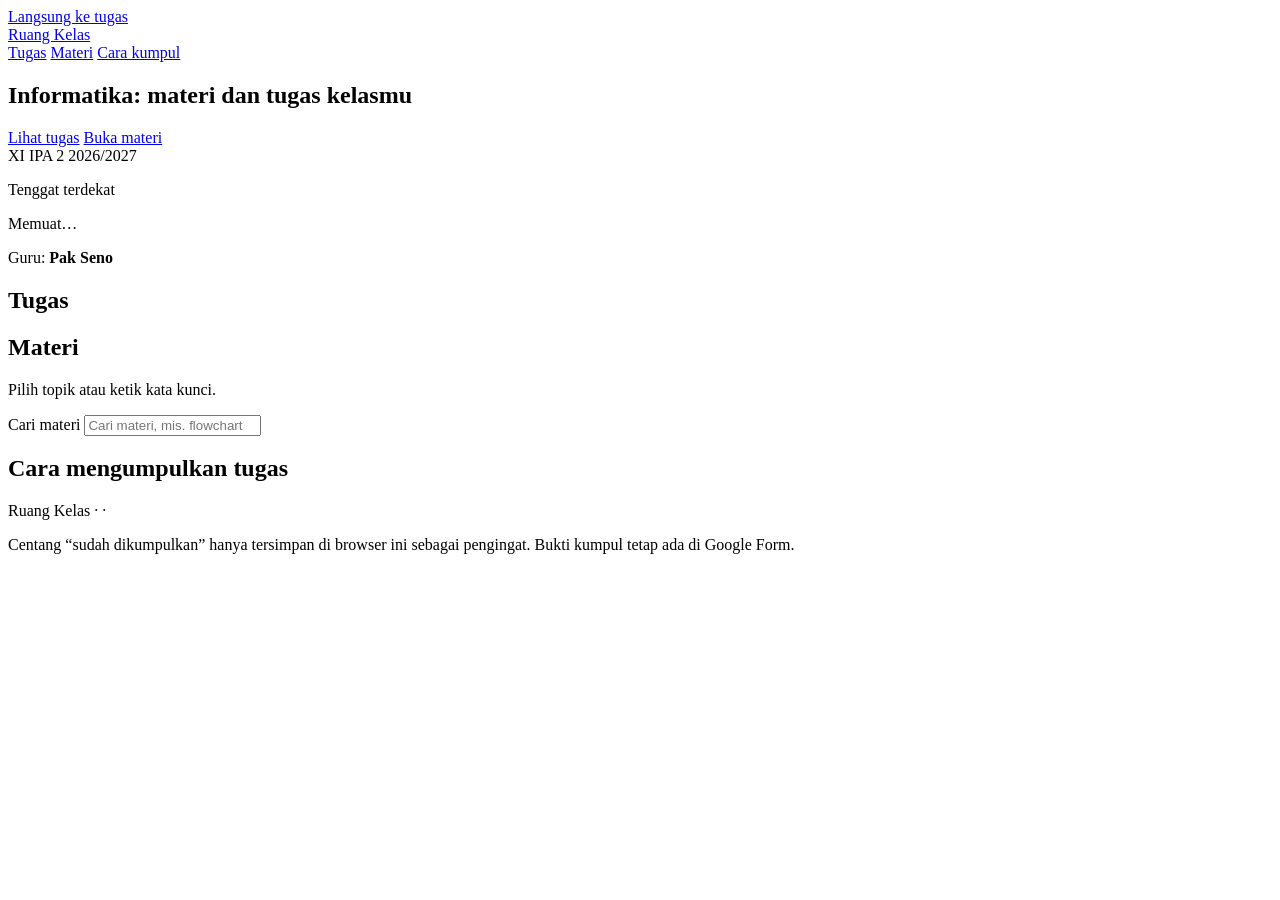
==== index.html @ 37209d88 "Create index.html" ====
<!DOCTYPE html>
<html lang="id">
<head>
  <meta charset="utf-8">
  <meta name="viewport" content="width=device-width, initial-scale=1">
  <title>Ruang Kelas Digital</title>
  <meta name="description" content="Materi pelajaran dan pengumpulan tugas untuk siswa SMA.">
  <link rel="preconnect" href="https://fonts.googleapis.com">
  <link rel="preconnect" href="https://fonts.gstatic.com" crossorigin>
  <link href="https://fonts.googleapis.com/css2?family=Bricolage+Grotesque:opsz,wght@12..96,500;12..96,700;12..96,800&family=Plus+Jakarta+Sans:wght@400;500;600;700&display=swap" rel="stylesheet">
  <link rel="stylesheet" href="style.css">
</head>
<body>
  <a class="skip" href="#tugas">Langsung ke tugas</a>

  <header class="top">
    <a class="brand" href="#" aria-label="Kembali ke atas">
      <span class="brand-mark" aria-hidden="true"></span>
      <span id="brandName">Ruang Kelas</span>
    </a>
    <nav aria-label="Menu utama">
      <a href="#tugas">Tugas</a>
      <a href="#materi">Materi</a>
      <a href="#cara">Cara kumpul</a>
    </nav>
  </header>

  <main>
    <section class="hero">
      <div class="hero-text">
        <h1><span id="heroMapel">Informatika</span>: materi dan tugas kelasmu</h1>
        <p id="heroSapaan" class="lead"></p>
        <div class="hero-actions">
          <a class="btn btn-primary" href="#tugas">Lihat tugas</a>
          <a class="btn btn-ghost" href="#materi">Buka materi</a>
        </div>
      </div>

      <aside class="label-card" aria-live="polite" aria-label="Tenggat terdekat">
        <div class="label-card-head">
          <span id="labKelas">XI IPA 2</span>
          <span id="labTahun">2026/2027</span>
        </div>
        <div class="label-card-body">
          <p class="label-small" id="nextCaption">Tenggat terdekat</p>
          <p class="label-title" id="nextTitle">Memuat…</p>
          <div class="countdown" id="countdown" role="timer"></div>
          <a class="btn btn-primary btn-block" id="nextBtn" href="#tugas" hidden>Kumpulkan sekarang</a>
        </div>
        <div class="label-card-foot">Guru: <strong id="labGuru">Pak Seno</strong></div>
      </aside>
    </section>

    <section id="tugas" class="block" aria-labelledby="tugasH">
      <div class="block-head">
        <h2 id="tugasH">Tugas</h2>
        <p class="block-note" id="tugasRingkas"></p>
      </div>
      <ul class="task-list" id="taskList"></ul>
    </section>

    <section id="materi" class="block" aria-labelledby="materiH">
      <div class="block-head">
        <h2 id="materiH">Materi</h2>
        <p class="block-note">Pilih topik atau ketik kata kunci.</p>
      </div>

      <div class="tools">
        <div class="chips" id="chips" role="group" aria-label="Filter topik"></div>
        <label class="search">
          <span class="sr">Cari materi</span>
          <input type="search" id="search" placeholder="Cari materi, mis. flowchart" autocomplete="off">
        </label>
      </div>

      <ul class="mat-list" id="matList"></ul>
      <p class="empty" id="matEmpty" hidden>Tidak ada materi yang cocok. Coba kata kunci lain atau pilih Semua.</p>
    </section>

    <section id="cara" class="block how" aria-labelledby="caraH">
      <div class="block-head">
        <h2 id="caraH">Cara mengumpulkan tugas</h2>
      </div>
      <ol class="steps" id="steps"></ol>
    </section>
  </main>

  <footer class="foot">
    <p>Ruang Kelas · <span id="footMapel"></span> · <span id="footKelas"></span></p>
    <p class="foot-small">Centang “sudah dikumpulkan” hanya tersimpan di browser ini sebagai pengingat. Bukti kumpul tetap ada di Google Form.</p>
  </footer>

  <script src="data.js"></script>
  <script src="script.js"></script>
</body>
</html>
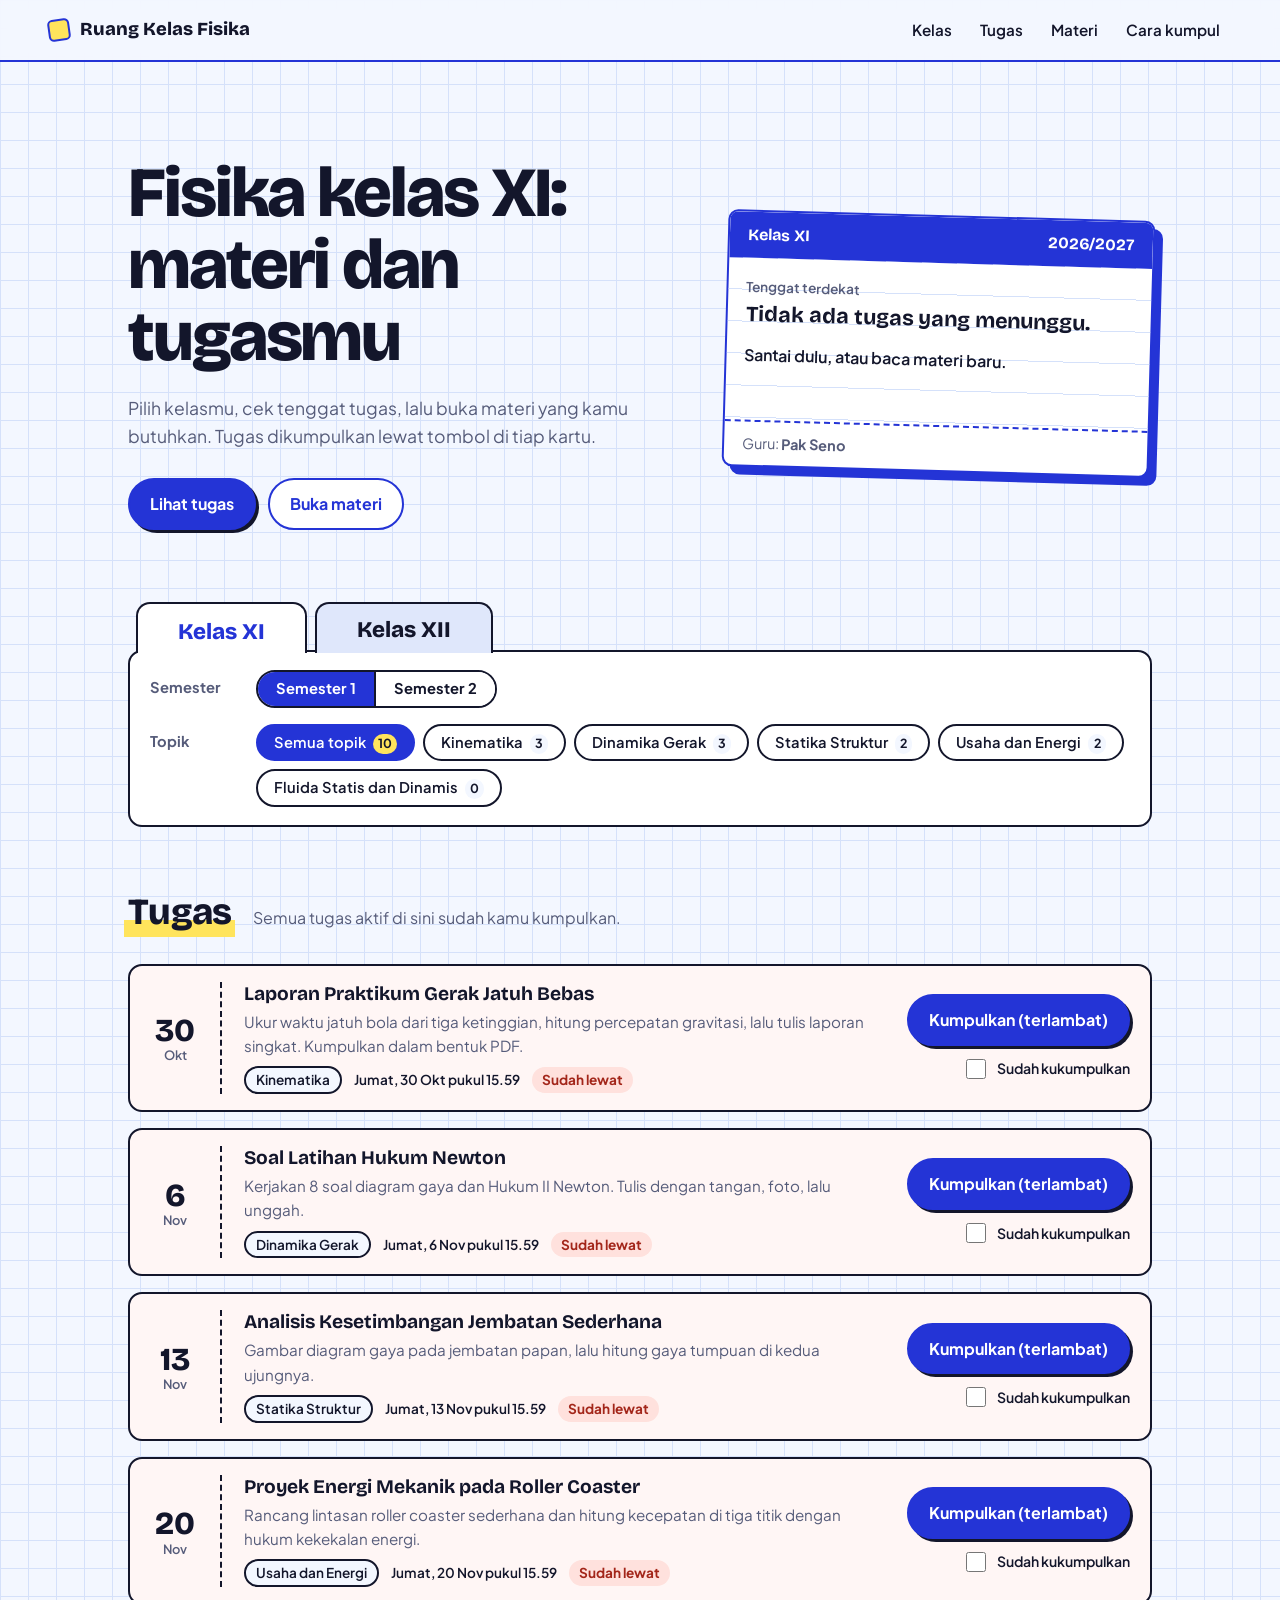
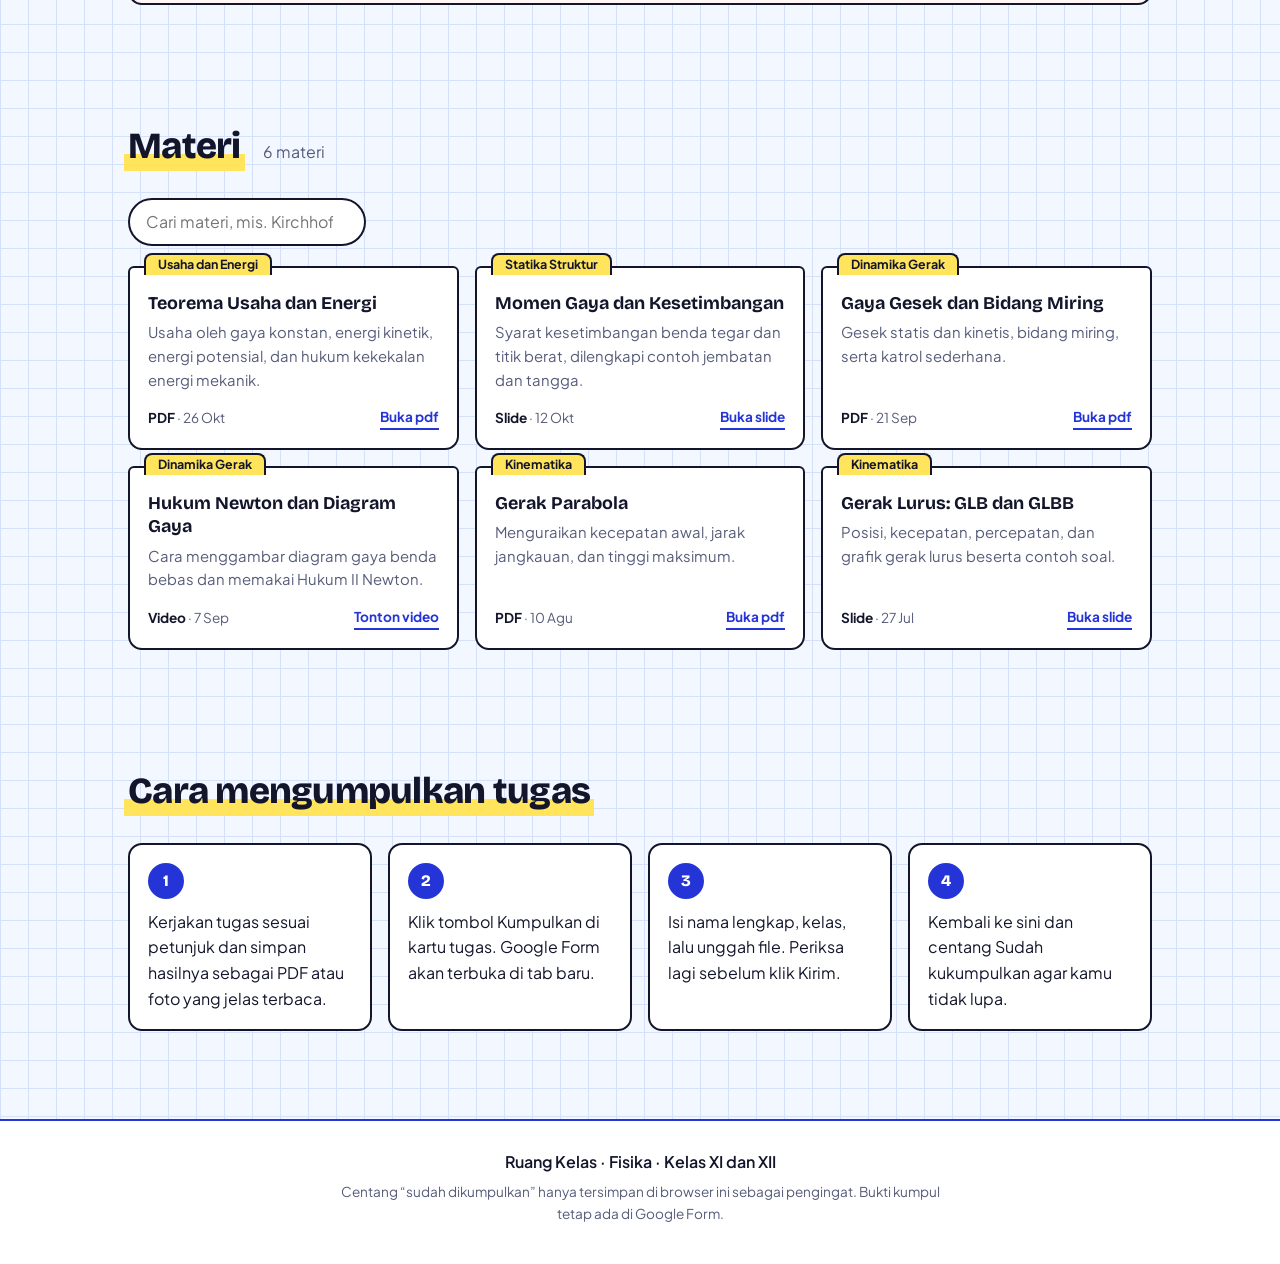
==== commit e279bb97: "1" ====
--- a/index.html
+++ b/index.html
@@ -3,8 +3,8 @@
 <head>
   <meta charset="utf-8">
   <meta name="viewport" content="width=device-width, initial-scale=1">
-  <title>Ruang Kelas Digital</title>
-  <meta name="description" content="Materi pelajaran dan pengumpulan tugas untuk siswa SMA.">
+  <title>Ruang Kelas Fisika</title>
+  <meta name="description" content="Materi dan pengumpulan tugas Fisika untuk kelas XI dan XII.">
   <link rel="preconnect" href="https://fonts.googleapis.com">
   <link rel="preconnect" href="https://fonts.gstatic.com" crossorigin>
   <link href="https://fonts.googleapis.com/css2?family=Bricolage+Grotesque:opsz,wght@12..96,500;12..96,700;12..96,800&family=Plus+Jakarta+Sans:wght@400;500;600;700&display=swap" rel="stylesheet">
@@ -16,9 +16,10 @@
   <header class="top">
     <a class="brand" href="#" aria-label="Kembali ke atas">
       <span class="brand-mark" aria-hidden="true"></span>
-      <span id="brandName">Ruang Kelas</span>
+      <span id="brandName">Ruang Kelas Fisika</span>
     </a>
     <nav aria-label="Menu utama">
+      <a href="#pilih">Kelas</a>
       <a href="#tugas">Tugas</a>
       <a href="#materi">Materi</a>
       <a href="#cara">Cara kumpul</a>
@@ -28,7 +29,7 @@
   <main>
     <section class="hero">
       <div class="hero-text">
-        <h1><span id="heroMapel">Informatika</span>: materi dan tugas kelasmu</h1>
+        <h1><span id="heroMapel">Fisika</span> kelas <span id="heroKelas">XI</span>: materi dan tugasmu</h1>
         <p id="heroSapaan" class="lead"></p>
         <div class="hero-actions">
           <a class="btn btn-primary" href="#tugas">Lihat tugas</a>
@@ -38,7 +39,7 @@
 
       <aside class="label-card" aria-live="polite" aria-label="Tenggat terdekat">
         <div class="label-card-head">
-          <span id="labKelas">XI IPA 2</span>
+          <span id="labKelas">Kelas XI</span>
           <span id="labTahun">2026/2027</span>
         </div>
         <div class="label-card-body">
@@ -51,30 +52,44 @@
       </aside>
     </section>
 
+    <section id="pilih" class="selector" aria-label="Pilih kelas, semester, dan topik">
+      <div class="tabs" role="tablist" aria-label="Kelas" id="tabs"></div>
+      <div class="selector-panel">
+        <div class="selector-row">
+          <span class="selector-label" id="smtLabel">Semester</span>
+          <div class="seg" id="seg" role="group" aria-labelledby="smtLabel"></div>
+        </div>
+        <div class="selector-row">
+          <span class="selector-label" id="topikLabel">Topik</span>
+          <div class="chips" id="chips" role="group" aria-labelledby="topikLabel"></div>
+        </div>
+      </div>
+    </section>
+
     <section id="tugas" class="block" aria-labelledby="tugasH">
       <div class="block-head">
         <h2 id="tugasH">Tugas</h2>
         <p class="block-note" id="tugasRingkas"></p>
       </div>
       <ul class="task-list" id="taskList"></ul>
+      <p class="empty" id="taskEmpty" hidden>Belum ada tugas untuk pilihan ini.</p>
     </section>
 
     <section id="materi" class="block" aria-labelledby="materiH">
       <div class="block-head">
         <h2 id="materiH">Materi</h2>
-        <p class="block-note">Pilih topik atau ketik kata kunci.</p>
+        <p class="block-note" id="materiRingkas"></p>
       </div>
 
       <div class="tools">
-        <div class="chips" id="chips" role="group" aria-label="Filter topik"></div>
         <label class="search">
           <span class="sr">Cari materi</span>
-          <input type="search" id="search" placeholder="Cari materi, mis. flowchart" autocomplete="off">
+          <input type="search" id="search" placeholder="Cari materi, mis. Kirchhoff" autocomplete="off">
         </label>
       </div>
 
       <ul class="mat-list" id="matList"></ul>
-      <p class="empty" id="matEmpty" hidden>Tidak ada materi yang cocok. Coba kata kunci lain atau pilih Semua.</p>
+      <p class="empty" id="matEmpty" hidden></p>
     </section>
 
     <section id="cara" class="block how" aria-labelledby="caraH">
@@ -86,7 +101,7 @@
   </main>
 
   <footer class="foot">
-    <p>Ruang Kelas · <span id="footMapel"></span> · <span id="footKelas"></span></p>
+    <p>Ruang Kelas · <span id="footMapel"></span> · Kelas XI dan XII</p>
     <p class="foot-small">Centang “sudah dikumpulkan” hanya tersimpan di browser ini sebagai pengingat. Bukti kumpul tetap ada di Google Form.</p>
   </footer>
 
--- a/style.css
+++ b/style.css
@@ -0,0 +1,295 @@
+/* Tema: buku tulis kotak-kotak. Tinta biru, stabilo kuning, koral untuk tenggat. */
+:root {
+  --paper: #f3f7ff;
+  --grid: #d5e1fa;
+  --ink: #2434d6;
+  --ink-dark: #151f8f;
+  --text: #13162b;
+  --muted: #565c7a;
+  --hi: #ffe45c;
+  --coral: #ff5d4d;
+  --coral-soft: #ffe1dd;
+  --mint: #1fa874;
+  --mint-soft: #d7f5e8;
+  --white: #ffffff;
+  --radius: 14px;
+  --font-display: "Bricolage Grotesque", "Trebuchet MS", system-ui, sans-serif;
+  --font-body: "Plus Jakarta Sans", system-ui, -apple-system, "Segoe UI", sans-serif;
+}
+
+* { box-sizing: border-box; }
+html { scroll-behavior: smooth; scroll-padding-top: 72px; }
+
+body {
+  margin: 0;
+  font-family: var(--font-body);
+  font-size: 1rem;
+  line-height: 1.6;
+  color: var(--text);
+  background-color: var(--paper);
+  background-image:
+    linear-gradient(var(--grid) 1px, transparent 1px),
+    linear-gradient(90deg, var(--grid) 1px, transparent 1px);
+  background-size: 28px 28px;
+}
+
+a { color: var(--ink); }
+:focus-visible { outline: 3px solid var(--ink); outline-offset: 3px; border-radius: 6px; }
+
+.sr { position: absolute; width: 1px; height: 1px; overflow: hidden; clip: rect(0 0 0 0); white-space: nowrap; }
+.skip { position: absolute; left: -999px; top: 8px; background: var(--ink); color: #fff; padding: 8px 14px; border-radius: 8px; z-index: 50; }
+.skip:focus { left: 8px; }
+
+/* ---------- Header ---------- */
+.top {
+  position: sticky; top: 0; z-index: 20;
+  display: flex; align-items: center; justify-content: space-between;
+  gap: 16px;
+  padding: 12px clamp(16px, 4vw, 48px);
+  background: rgba(243, 247, 255, 0.92);
+  backdrop-filter: blur(6px);
+  border-bottom: 2px solid var(--ink);
+}
+.brand { display: flex; align-items: center; gap: 10px; text-decoration: none; color: var(--text); font-family: var(--font-display); font-weight: 800; font-size: 1.15rem; }
+.brand-mark { width: 22px; height: 22px; border: 2.5px solid var(--ink); border-radius: 5px; background: var(--hi); transform: rotate(-8deg); }
+.top nav { display: flex; gap: 4px; }
+.top nav a { text-decoration: none; color: var(--text); font-weight: 600; font-size: .95rem; padding: 6px 12px; border-radius: 999px; }
+.top nav a:hover { background: var(--hi); }
+
+/* ---------- Hero ---------- */
+.hero {
+  display: grid;
+  grid-template-columns: minmax(0, 1.25fr) minmax(0, 1fr);
+  gap: clamp(28px, 5vw, 72px);
+  align-items: center;
+  max-width: 1120px;
+  margin: 0 auto;
+  padding: clamp(40px, 8vw, 96px) clamp(16px, 4vw, 48px) clamp(32px, 6vw, 64px);
+}
+.hero h1 {
+  font-family: var(--font-display);
+  font-weight: 800;
+  font-size: clamp(2.4rem, 6.2vw, 4.4rem);
+  line-height: 1.02;
+  letter-spacing: -0.03em;
+  margin: 0 0 20px;
+  max-width: 14ch;
+}
+.lead { font-size: 1.1rem; color: var(--muted); max-width: 46ch; margin: 0 0 28px; }
+.hero-actions { display: flex; flex-wrap: wrap; gap: 12px; }
+
+/* Kartu label seperti label sampul buku tulis */
+.label-card {
+  background: var(--white);
+  border: 2.5px solid var(--ink);
+  border-radius: 10px;
+  box-shadow: 8px 8px 0 var(--ink);
+  transform: rotate(1.6deg);
+  overflow: hidden;
+}
+.label-card-head {
+  display: flex; justify-content: space-between; gap: 12px;
+  background: var(--ink); color: #fff;
+  font-family: var(--font-display); font-weight: 700;
+  padding: 10px 18px;
+}
+.label-card-body {
+  padding: 18px 18px 20px;
+  background-image: repeating-linear-gradient(transparent 0 31px, var(--grid) 31px 32px);
+}
+.label-small { margin: 0; font-size: .85rem; color: var(--muted); font-weight: 600; }
+.label-title { margin: 4px 0 14px; font-family: var(--font-display); font-weight: 700; font-size: 1.35rem; line-height: 1.25; }
+.countdown { display: flex; gap: 10px; margin-bottom: 16px; }
+.cd-unit { background: var(--hi); border: 2px solid var(--text); border-radius: 8px; min-width: 64px; padding: 6px 8px; text-align: center; }
+.cd-unit b { display: block; font-family: var(--font-display); font-size: 1.7rem; line-height: 1.1; }
+.cd-unit span { font-size: .75rem; font-weight: 600; }
+.cd-unit.late { background: var(--coral-soft); }
+.cd-text { font-weight: 600; margin: 0 0 16px; }
+.label-card-foot { padding: 10px 18px; border-top: 2px dashed var(--ink); font-size: .9rem; color: var(--muted); }
+
+/* ---------- Tombol ---------- */
+.btn {
+  display: inline-block;
+  font: inherit; font-weight: 700;
+  padding: 11px 20px;
+  border-radius: 999px;
+  border: 2.5px solid var(--ink);
+  text-decoration: none;
+  cursor: pointer;
+  transition: transform .12s ease, box-shadow .12s ease, background .12s ease;
+}
+.btn-primary { background: var(--ink); color: #fff; box-shadow: 3px 3px 0 var(--text); }
+.btn-primary:hover { background: var(--ink-dark); transform: translate(-1px, -1px); box-shadow: 5px 5px 0 var(--text); }
+.btn-primary:active { transform: translate(2px, 2px); box-shadow: 1px 1px 0 var(--text); }
+.btn-ghost { background: var(--white); color: var(--ink); }
+.btn-ghost:hover { background: var(--hi); }
+.btn-block { display: block; text-align: center; }
+.btn[hidden] { display: none; }
+
+/* ---------- Blok ---------- */
+.block { max-width: 1120px; margin: 0 auto; padding: clamp(32px, 5vw, 56px) clamp(16px, 4vw, 48px); }
+.block-head { display: flex; align-items: baseline; flex-wrap: wrap; gap: 6px 18px; margin-bottom: 22px; }
+.block h2 { font-family: var(--font-display); font-weight: 800; font-size: clamp(1.7rem, 3.5vw, 2.3rem); letter-spacing: -0.02em; margin: 0; background: linear-gradient(transparent 62%, var(--hi) 62% 92%, transparent 92%); padding: 0 4px; margin-left: -4px; }
+.block-note { margin: 0; color: var(--muted); }
+
+/* ---------- Tugas ---------- */
+.task-list, .mat-list, .steps { list-style: none; margin: 0; padding: 0; }
+.task-list { display: grid; gap: 16px; }
+
+.task {
+  display: grid;
+  grid-template-columns: 92px minmax(0, 1fr) auto;
+  gap: 8px 22px;
+  align-items: center;
+  background: var(--white);
+  border: 2.5px solid var(--text);
+  border-radius: var(--radius);
+  padding: 16px 20px 16px 0;
+  overflow: hidden;
+}
+.task-date {
+  align-self: stretch;
+  display: flex; flex-direction: column; align-items: center; justify-content: center;
+  border-right: 2.5px dashed var(--text);
+  padding: 0 8px;
+  text-align: center;
+  line-height: 1.1;
+}
+.task-date b { font-family: var(--font-display); font-size: 2rem; font-weight: 800; }
+.task-date span { font-size: .8rem; font-weight: 600; color: var(--muted); }
+.task h3 { font-family: var(--font-display); font-size: 1.2rem; line-height: 1.25; margin: 0 0 4px; }
+.task p { margin: 0 0 8px; color: var(--muted); max-width: 62ch; font-size: .95rem; }
+.task-meta { display: flex; flex-wrap: wrap; align-items: center; gap: 8px 12px; font-size: .85rem; font-weight: 600; }
+.tag { border: 2px solid var(--text); border-radius: 999px; padding: 1px 10px; background: var(--paper); }
+.status { border-radius: 999px; padding: 2px 10px; font-weight: 700; }
+.status.open { background: var(--mint-soft); color: #0c6b47; }
+.status.soon { background: var(--hi); color: var(--text); }
+.status.closed { background: var(--coral-soft); color: #a3261a; }
+.status.done { background: var(--mint); color: #fff; }
+
+.task-side { display: grid; gap: 10px; justify-items: end; }
+.check { display: flex; align-items: center; gap: 8px; font-size: .88rem; font-weight: 600; cursor: pointer; }
+.check input { width: 20px; height: 20px; accent-color: var(--mint); cursor: pointer; }
+.task.is-done { background: #f1fbf6; }
+.task.is-done h3 { text-decoration: line-through; text-decoration-thickness: 2px; text-decoration-color: var(--mint); }
+.task.is-closed:not(.is-done) { background: #fff6f5; }
+
+/* ---------- Pemilih kelas: tab seperti pembatas buku ---------- */
+.selector { max-width: 1120px; margin: 0 auto; padding: 8px clamp(16px, 4vw, 48px) 0; scroll-margin-top: 72px; }
+.tabs { display: flex; gap: 8px; padding-left: 8px; position: relative; z-index: 1; }
+.tab {
+  font-family: var(--font-display); font-weight: 800; font-size: clamp(1.05rem, 2.6vw, 1.4rem);
+  color: var(--text); background: #dfe7fb;
+  border: 2.5px solid var(--text); border-bottom: 0;
+  border-radius: 14px 14px 0 0;
+  padding: 10px clamp(18px, 4vw, 40px) 8px;
+  margin-bottom: -2.5px;
+  cursor: pointer;
+}
+.tab:hover { background: var(--hi); }
+.tab[aria-selected="true"] { background: var(--white); color: var(--ink); padding-top: 14px; }
+.selector-panel {
+  background: var(--white);
+  border: 2.5px solid var(--text);
+  border-radius: var(--radius);
+  padding: 18px 20px;
+  display: grid; gap: 16px;
+}
+.selector-row { display: grid; grid-template-columns: 90px minmax(0, 1fr); gap: 8px 16px; align-items: start; }
+.selector-label { font-weight: 700; font-size: .92rem; padding-top: 6px; color: var(--muted); }
+.seg { display: inline-flex; border: 2.5px solid var(--text); border-radius: 999px; overflow: hidden; width: fit-content; }
+.seg-btn { font: inherit; font-weight: 700; font-size: .92rem; background: var(--white); color: var(--text); border: 0; padding: 5px 18px; cursor: pointer; }
+.seg-btn + .seg-btn { border-left: 2.5px solid var(--text); }
+.seg-btn:hover { background: var(--hi); }
+.seg-btn[aria-pressed="true"] { background: var(--ink); color: #fff; }
+.chip-n { display: inline-block; min-width: 1.4em; margin-left: 4px; padding: 0 5px; border-radius: 999px; background: var(--paper); color: var(--text); font-size: .78rem; font-weight: 700; text-align: center; }
+.chip[aria-pressed="true"] .chip-n { background: var(--hi); }
+
+/* ---------- Materi ---------- */
+.tools { display: flex; flex-wrap: wrap; gap: 14px 24px; justify-content: space-between; margin-bottom: 20px; }
+.chips { display: flex; flex-wrap: wrap; gap: 8px; }
+.chip {
+  font: inherit; font-weight: 600; font-size: .92rem;
+  background: var(--white); color: var(--text);
+  border: 2.5px solid var(--text); border-radius: 999px;
+  padding: 5px 16px; cursor: pointer;
+}
+.chip:hover { background: var(--hi); }
+.chip[aria-pressed="true"] { background: var(--ink); color: #fff; border-color: var(--ink); }
+.search input {
+  font: inherit; width: min(100%, 320px);
+  padding: 9px 16px; border: 2.5px solid var(--text); border-radius: 999px; background: var(--white);
+}
+.search input:focus-visible { outline-offset: 2px; }
+
+.mat-list { display: grid; grid-template-columns: repeat(auto-fill, minmax(min(100%, 320px), 1fr)); gap: 16px; }
+.mat {
+  display: flex; flex-direction: column; gap: 6px;
+  background: var(--white);
+  border: 2.5px solid var(--text);
+  border-radius: 6px 6px var(--radius) var(--radius);
+  padding: 16px 18px 18px;
+  position: relative;
+}
+.mat::before { /* tab map folder */
+  content: attr(data-topik);
+  position: absolute; top: -15px; left: 14px;
+  background: var(--hi); border: 2.5px solid var(--text); border-bottom: 0;
+  border-radius: 8px 8px 0 0;
+  padding: 0 12px; font-size: .78rem; font-weight: 700; line-height: 1.6;
+}
+.mat h3 { font-family: var(--font-display); font-size: 1.12rem; line-height: 1.3; margin: 8px 0 0; }
+.mat p { margin: 0; color: var(--muted); font-size: .93rem; flex: 1; }
+.mat-foot { display: flex; align-items: center; justify-content: space-between; gap: 10px; margin-top: 8px; font-size: .85rem; color: var(--muted); }
+.mat-open { font-weight: 700; color: var(--ink); text-decoration: none; border-bottom: 2.5px solid var(--ink); }
+.mat-open:hover { background: var(--hi); border-color: var(--text); color: var(--text); }
+.type { font-weight: 700; color: var(--text); }
+.empty { padding: 24px; border: 2.5px dashed var(--text); border-radius: var(--radius); background: var(--white); text-align: center; font-weight: 500; }
+
+/* ---------- Langkah ---------- */
+.steps { counter-reset: s; display: grid; grid-template-columns: repeat(auto-fit, minmax(220px, 1fr)); gap: 16px; }
+.steps li {
+  counter-increment: s;
+  background: var(--white); border: 2.5px solid var(--text); border-radius: var(--radius);
+  padding: 18px 18px 18px 18px;
+}
+.steps li::before {
+  content: counter(s);
+  display: grid; place-items: center;
+  width: 36px; height: 36px; margin-bottom: 10px;
+  background: var(--ink); color: #fff; border-radius: 50%;
+  font-family: var(--font-display); font-weight: 800;
+}
+
+/* ---------- Footer ---------- */
+.foot { margin-top: 32px; padding: 28px clamp(16px, 4vw, 48px) 40px; border-top: 2px solid var(--ink); background: var(--white); text-align: center; }
+.foot p { margin: 0 0 4px; font-weight: 600; }
+.foot-small { font-size: .85rem; font-weight: 400 !important; color: var(--muted); max-width: 60ch; margin: 6px auto 0 !important; }
+
+/* ---------- Responsif ---------- */
+@media (max-width: 820px) {
+  .hero { grid-template-columns: 1fr; }
+  .hero h1 { max-width: 16ch; }
+  .label-card { transform: rotate(0.8deg); box-shadow: 6px 6px 0 var(--ink); }
+}
+@media (max-width: 640px) {
+  .selector-row { grid-template-columns: 1fr; }
+  .selector-label { padding-top: 0; }
+  .tabs { padding-left: 0; }
+  .tab { flex: 1; padding-left: 8px; padding-right: 8px; }
+  .top nav a { padding: 6px 8px; font-size: .88rem; }
+  .brand span:last-child { max-width: 110px; overflow: hidden; text-overflow: ellipsis; white-space: nowrap; }
+  .task { grid-template-columns: 1fr; padding: 0 0 16px; }
+  .task-date { flex-direction: row; gap: 8px; border-right: 0; border-bottom: 2.5px dashed var(--text); padding: 8px 16px; justify-content: flex-start; }
+  .task-date b { font-size: 1.4rem; }
+  .task > div:nth-child(2), .task-side { padding: 0 16px; }
+  .task-side { justify-items: stretch; }
+  .task-side .btn { text-align: center; }
+  .tools { flex-direction: column; }
+  .search input { width: 100%; }
+}
+
+@media (prefers-reduced-motion: reduce) {
+  html { scroll-behavior: auto; }
+  .btn { transition: none; }
+}
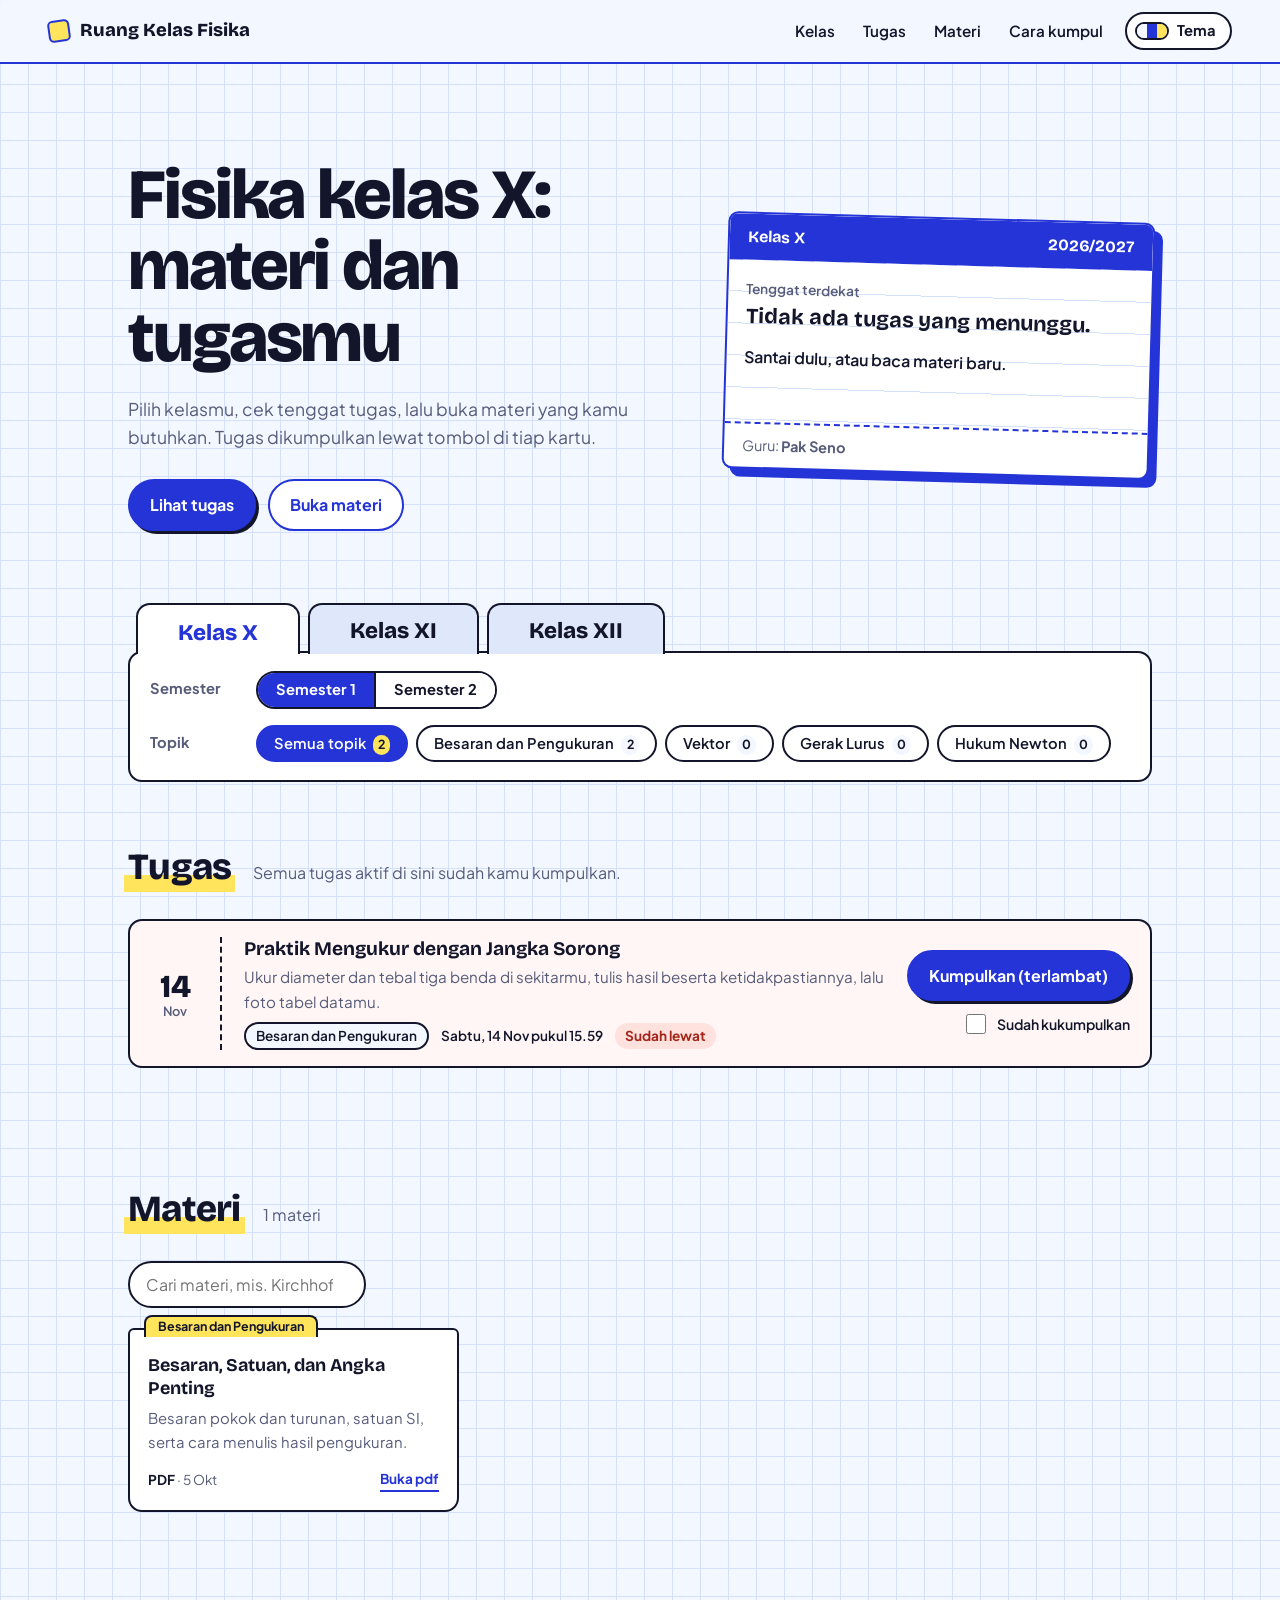
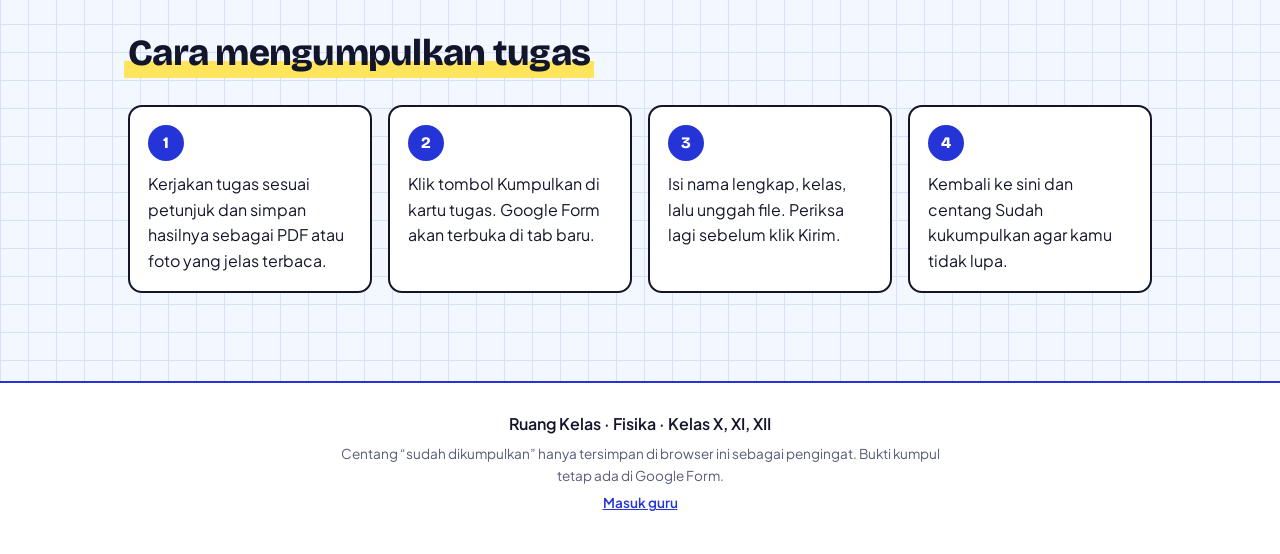
==== commit ab67458b: "Add files via upload" ====
--- a/index.html
+++ b/index.html
@@ -9,8 +9,13 @@
   <link rel="preconnect" href="https://fonts.gstatic.com" crossorigin>
   <link href="https://fonts.googleapis.com/css2?family=Bricolage+Grotesque:opsz,wght@12..96,500;12..96,700;12..96,800&family=Plus+Jakarta+Sans:wght@400;500;600;700&display=swap" rel="stylesheet">
   <link rel="stylesheet" href="style.css">
+  <script src="theme.js"></script>
 </head>
 <body>
+  <div class="loader" id="loader" role="status" aria-live="polite">
+    <div class="atom" aria-hidden="true"><i class="r1"></i><i class="r2"></i><i class="r3"></i><i class="nuc"></i></div>
+    <p class="loader-text">Memuat materi dan tugas…</p>
+  </div>
   <a class="skip" href="#tugas">Langsung ke tugas</a>
 
   <header class="top">
@@ -18,12 +23,15 @@
       <span class="brand-mark" aria-hidden="true"></span>
       <span id="brandName">Ruang Kelas Fisika</span>
     </a>
-    <nav aria-label="Menu utama">
-      <a href="#pilih">Kelas</a>
-      <a href="#tugas">Tugas</a>
-      <a href="#materi">Materi</a>
-      <a href="#cara">Cara kumpul</a>
-    </nav>
+    <div class="top-right">
+      <nav aria-label="Menu utama">
+        <a href="#pilih">Kelas</a>
+        <a href="#tugas">Tugas</a>
+        <a href="#materi">Materi</a>
+        <a href="#cara">Cara kumpul</a>
+      </nav>
+      <details class="theme" id="themePicker"></details>
+    </div>
   </header>
 
   <main>
@@ -101,11 +109,11 @@
   </main>
 
   <footer class="foot">
-    <p>Ruang Kelas · <span id="footMapel"></span> · Kelas XI dan XII</p>
+    <p>Ruang Kelas · <span id="footMapel"></span> · <span id="footKelasList"></span></p>
     <p class="foot-small">Centang “sudah dikumpulkan” hanya tersimpan di browser ini sebagai pengingat. Bukti kumpul tetap ada di Google Form.</p>
+    <p class="foot-small"><a href="admin.html">Masuk guru</a></p>
   </footer>
 
-  <script src="data.js"></script>
   <script src="script.js"></script>
 </body>
 </html>
--- a/style.css
+++ b/style.css
@@ -1,24 +1,7 @@
 /* Tema: buku tulis kotak-kotak. Tinta biru, stabilo kuning, koral untuk tenggat. */
-:root {
-  --paper: #f3f7ff;
-  --grid: #d5e1fa;
-  --ink: #2434d6;
-  --ink-dark: #151f8f;
-  --text: #13162b;
-  --muted: #565c7a;
-  --hi: #ffe45c;
-  --coral: #ff5d4d;
-  --coral-soft: #ffe1dd;
-  --mint: #1fa874;
-  --mint-soft: #d7f5e8;
-  --white: #ffffff;
-  --radius: 14px;
-  --font-display: "Bricolage Grotesque", "Trebuchet MS", system-ui, sans-serif;
-  --font-body: "Plus Jakarta Sans", system-ui, -apple-system, "Segoe UI", sans-serif;
-}
 
 * { box-sizing: border-box; }
-html { scroll-behavior: smooth; scroll-padding-top: 72px; }
+html { scroll-behavior: smooth; scroll-padding-top: 76px; }
 
 body {
   margin: 0;
@@ -27,17 +10,15 @@
   line-height: 1.6;
   color: var(--text);
   background-color: var(--paper);
-  background-image:
-    linear-gradient(var(--grid) 1px, transparent 1px),
-    linear-gradient(90deg, var(--grid) 1px, transparent 1px);
-  background-size: 28px 28px;
+  background-image: var(--bg-image);
+  background-size: var(--bg-size);
 }
 
 a { color: var(--ink); }
 :focus-visible { outline: 3px solid var(--ink); outline-offset: 3px; border-radius: 6px; }
 
 .sr { position: absolute; width: 1px; height: 1px; overflow: hidden; clip: rect(0 0 0 0); white-space: nowrap; }
-.skip { position: absolute; left: -999px; top: 8px; background: var(--ink); color: #fff; padding: 8px 14px; border-radius: 8px; z-index: 50; }
+.skip { position: absolute; left: -999px; top: 8px; background: var(--ink); color: var(--on-ink); padding: 8px 14px; border-radius: 8px; z-index: 50; }
 .skip:focus { left: 8px; }
 
 /* ---------- Header ---------- */
@@ -46,15 +27,17 @@
   display: flex; align-items: center; justify-content: space-between;
   gap: 16px;
   padding: 12px clamp(16px, 4vw, 48px);
-  background: rgba(243, 247, 255, 0.92);
+  background: color-mix(in srgb, var(--paper) 92%, transparent);
   backdrop-filter: blur(6px);
   border-bottom: 2px solid var(--ink);
 }
 .brand { display: flex; align-items: center; gap: 10px; text-decoration: none; color: var(--text); font-family: var(--font-display); font-weight: 800; font-size: 1.15rem; }
-.brand-mark { width: 22px; height: 22px; border: 2.5px solid var(--ink); border-radius: 5px; background: var(--hi); transform: rotate(-8deg); }
+.brand-mark { width: 22px; height: 22px; border: 2.5px solid var(--ink); border-radius: 5px; background: var(--hi); transform: rotate(-8deg); color: var(--on-hi); }
+.top { flex-wrap: wrap; }
+.top-right { display: flex; align-items: center; gap: 10px; flex-wrap: wrap; justify-content: flex-end; }
 .top nav { display: flex; gap: 4px; }
 .top nav a { text-decoration: none; color: var(--text); font-weight: 600; font-size: .95rem; padding: 6px 12px; border-radius: 999px; }
-.top nav a:hover { background: var(--hi); }
+.top nav a:hover { background: var(--hi); color: var(--on-hi); }
 
 /* ---------- Hero ---------- */
 .hero {
@@ -71,7 +54,7 @@
   font-weight: 800;
   font-size: clamp(2.4rem, 6.2vw, 4.4rem);
   line-height: 1.02;
-  letter-spacing: -0.03em;
+  letter-spacing: var(--ls1);
   margin: 0 0 20px;
   max-width: 14ch;
 }
@@ -80,16 +63,16 @@
 
 /* Kartu label seperti label sampul buku tulis */
 .label-card {
-  background: var(--white);
+  background: var(--surface);
   border: 2.5px solid var(--ink);
   border-radius: 10px;
   box-shadow: 8px 8px 0 var(--ink);
-  transform: rotate(1.6deg);
+  transform: rotate(var(--tilt));
   overflow: hidden;
 }
 .label-card-head {
   display: flex; justify-content: space-between; gap: 12px;
-  background: var(--ink); color: #fff;
+  background: var(--ink); color: var(--on-ink);
   font-family: var(--font-display); font-weight: 700;
   padding: 10px 18px;
 }
@@ -100,10 +83,10 @@
 .label-small { margin: 0; font-size: .85rem; color: var(--muted); font-weight: 600; }
 .label-title { margin: 4px 0 14px; font-family: var(--font-display); font-weight: 700; font-size: 1.35rem; line-height: 1.25; }
 .countdown { display: flex; gap: 10px; margin-bottom: 16px; }
-.cd-unit { background: var(--hi); border: 2px solid var(--text); border-radius: 8px; min-width: 64px; padding: 6px 8px; text-align: center; }
+.cd-unit { background: var(--hi); border: 2px solid var(--line); border-radius: 8px; min-width: 64px; padding: 6px 8px; text-align: center; color: var(--on-hi); }
 .cd-unit b { display: block; font-family: var(--font-display); font-size: 1.7rem; line-height: 1.1; }
 .cd-unit span { font-size: .75rem; font-weight: 600; }
-.cd-unit.late { background: var(--coral-soft); }
+.cd-unit.late { background: var(--coral-soft); color: var(--text); }
 .cd-text { font-weight: 600; margin: 0 0 16px; }
 .label-card-foot { padding: 10px 18px; border-top: 2px dashed var(--ink); font-size: .9rem; color: var(--muted); }
 
@@ -118,18 +101,18 @@
   cursor: pointer;
   transition: transform .12s ease, box-shadow .12s ease, background .12s ease;
 }
-.btn-primary { background: var(--ink); color: #fff; box-shadow: 3px 3px 0 var(--text); }
-.btn-primary:hover { background: var(--ink-dark); transform: translate(-1px, -1px); box-shadow: 5px 5px 0 var(--text); }
-.btn-primary:active { transform: translate(2px, 2px); box-shadow: 1px 1px 0 var(--text); }
-.btn-ghost { background: var(--white); color: var(--ink); }
-.btn-ghost:hover { background: var(--hi); }
+.btn-primary { background: var(--ink); color: var(--on-ink); box-shadow: 3px 3px 0 var(--line); }
+.btn-primary:hover { background: var(--ink-dark); transform: translate(-1px, -1px); box-shadow: 5px 5px 0 var(--line); }
+.btn-primary:active { transform: translate(2px, 2px); box-shadow: 1px 1px 0 var(--line); }
+.btn-ghost { background: var(--surface); color: var(--ink); }
+.btn-ghost:hover { background: var(--hi); color: var(--on-hi); }
 .btn-block { display: block; text-align: center; }
 .btn[hidden] { display: none; }
 
 /* ---------- Blok ---------- */
 .block { max-width: 1120px; margin: 0 auto; padding: clamp(32px, 5vw, 56px) clamp(16px, 4vw, 48px); }
 .block-head { display: flex; align-items: baseline; flex-wrap: wrap; gap: 6px 18px; margin-bottom: 22px; }
-.block h2 { font-family: var(--font-display); font-weight: 800; font-size: clamp(1.7rem, 3.5vw, 2.3rem); letter-spacing: -0.02em; margin: 0; background: linear-gradient(transparent 62%, var(--hi) 62% 92%, transparent 92%); padding: 0 4px; margin-left: -4px; }
+.block h2 { font-family: var(--font-display); font-weight: 800; font-size: clamp(1.7rem, 3.5vw, 2.3rem); letter-spacing: var(--ls2); margin: 0; background: linear-gradient(transparent 62%, var(--mark) 62% 92%, transparent 92%); padding: 0 4px; margin-left: -4px; }
 .block-note { margin: 0; color: var(--muted); }
 
 /* ---------- Tugas ---------- */
@@ -141,8 +124,8 @@
   grid-template-columns: 92px minmax(0, 1fr) auto;
   gap: 8px 22px;
   align-items: center;
-  background: var(--white);
-  border: 2.5px solid var(--text);
+  background: var(--surface);
+  border: 2.5px solid var(--line);
   border-radius: var(--radius);
   padding: 16px 20px 16px 0;
   overflow: hidden;
@@ -150,7 +133,7 @@
 .task-date {
   align-self: stretch;
   display: flex; flex-direction: column; align-items: center; justify-content: center;
-  border-right: 2.5px dashed var(--text);
+  border-right: 2.5px dashed var(--line);
   padding: 0 8px;
   text-align: center;
   line-height: 1.1;
@@ -160,73 +143,73 @@
 .task h3 { font-family: var(--font-display); font-size: 1.2rem; line-height: 1.25; margin: 0 0 4px; }
 .task p { margin: 0 0 8px; color: var(--muted); max-width: 62ch; font-size: .95rem; }
 .task-meta { display: flex; flex-wrap: wrap; align-items: center; gap: 8px 12px; font-size: .85rem; font-weight: 600; }
-.tag { border: 2px solid var(--text); border-radius: 999px; padding: 1px 10px; background: var(--paper); }
+.tag { border: 2px solid var(--line); border-radius: 999px; padding: 1px 10px; background: var(--paper); }
 .status { border-radius: 999px; padding: 2px 10px; font-weight: 700; }
-.status.open { background: var(--mint-soft); color: #0c6b47; }
-.status.soon { background: var(--hi); color: var(--text); }
-.status.closed { background: var(--coral-soft); color: #a3261a; }
-.status.done { background: var(--mint); color: #fff; }
+.status.open { background: var(--mint-soft); color: var(--mint-ink); }
+.status.soon { background: var(--hi); color: var(--on-hi); }
+.status.closed { background: var(--coral-soft); color: var(--coral-ink); }
+.status.done { background: var(--mint); color: var(--on-mint); }
 
 .task-side { display: grid; gap: 10px; justify-items: end; }
 .check { display: flex; align-items: center; gap: 8px; font-size: .88rem; font-weight: 600; cursor: pointer; }
 .check input { width: 20px; height: 20px; accent-color: var(--mint); cursor: pointer; }
-.task.is-done { background: #f1fbf6; }
+.task.is-done { background: var(--done-bg); }
 .task.is-done h3 { text-decoration: line-through; text-decoration-thickness: 2px; text-decoration-color: var(--mint); }
-.task.is-closed:not(.is-done) { background: #fff6f5; }
+.task.is-closed:not(.is-done) { background: var(--late-bg); }
 
 /* ---------- Pemilih kelas: tab seperti pembatas buku ---------- */
 .selector { max-width: 1120px; margin: 0 auto; padding: 8px clamp(16px, 4vw, 48px) 0; scroll-margin-top: 72px; }
 .tabs { display: flex; gap: 8px; padding-left: 8px; position: relative; z-index: 1; }
 .tab {
   font-family: var(--font-display); font-weight: 800; font-size: clamp(1.05rem, 2.6vw, 1.4rem);
-  color: var(--text); background: #dfe7fb;
-  border: 2.5px solid var(--text); border-bottom: 0;
+  color: var(--text); background: var(--tab-bg);
+  border: 2.5px solid var(--line); border-bottom: 0;
   border-radius: 14px 14px 0 0;
   padding: 10px clamp(18px, 4vw, 40px) 8px;
   margin-bottom: -2.5px;
   cursor: pointer;
 }
-.tab:hover { background: var(--hi); }
-.tab[aria-selected="true"] { background: var(--white); color: var(--ink); padding-top: 14px; }
+.tab:hover { background: var(--hi); color: var(--on-hi); }
+.tab[aria-selected="true"] { background: var(--surface); color: var(--ink); padding-top: 14px; }
 .selector-panel {
-  background: var(--white);
-  border: 2.5px solid var(--text);
+  background: var(--surface);
+  border: 2.5px solid var(--line);
   border-radius: var(--radius);
   padding: 18px 20px;
   display: grid; gap: 16px;
 }
 .selector-row { display: grid; grid-template-columns: 90px minmax(0, 1fr); gap: 8px 16px; align-items: start; }
 .selector-label { font-weight: 700; font-size: .92rem; padding-top: 6px; color: var(--muted); }
-.seg { display: inline-flex; border: 2.5px solid var(--text); border-radius: 999px; overflow: hidden; width: fit-content; }
-.seg-btn { font: inherit; font-weight: 700; font-size: .92rem; background: var(--white); color: var(--text); border: 0; padding: 5px 18px; cursor: pointer; }
-.seg-btn + .seg-btn { border-left: 2.5px solid var(--text); }
-.seg-btn:hover { background: var(--hi); }
-.seg-btn[aria-pressed="true"] { background: var(--ink); color: #fff; }
+.seg { display: inline-flex; border: 2.5px solid var(--line); border-radius: 999px; overflow: hidden; width: fit-content; }
+.seg-btn { font: inherit; font-weight: 700; font-size: .92rem; background: var(--surface); color: var(--text); border: 0; padding: 5px 18px; cursor: pointer; }
+.seg-btn + .seg-btn { border-left: 2.5px solid var(--line); }
+.seg-btn:hover { background: var(--hi); color: var(--on-hi); }
+.seg-btn[aria-pressed="true"] { background: var(--ink); color: var(--on-ink); }
 .chip-n { display: inline-block; min-width: 1.4em; margin-left: 4px; padding: 0 5px; border-radius: 999px; background: var(--paper); color: var(--text); font-size: .78rem; font-weight: 700; text-align: center; }
-.chip[aria-pressed="true"] .chip-n { background: var(--hi); }
+.chip[aria-pressed="true"] .chip-n { background: var(--hi); color: var(--on-hi); }
 
 /* ---------- Materi ---------- */
 .tools { display: flex; flex-wrap: wrap; gap: 14px 24px; justify-content: space-between; margin-bottom: 20px; }
 .chips { display: flex; flex-wrap: wrap; gap: 8px; }
 .chip {
   font: inherit; font-weight: 600; font-size: .92rem;
-  background: var(--white); color: var(--text);
-  border: 2.5px solid var(--text); border-radius: 999px;
+  background: var(--surface); color: var(--text);
+  border: 2.5px solid var(--line); border-radius: 999px;
   padding: 5px 16px; cursor: pointer;
 }
-.chip:hover { background: var(--hi); }
-.chip[aria-pressed="true"] { background: var(--ink); color: #fff; border-color: var(--ink); }
+.chip:hover { background: var(--hi); color: var(--on-hi); }
+.chip[aria-pressed="true"] { background: var(--ink); color: var(--on-ink); border-color: var(--ink); }
 .search input {
   font: inherit; width: min(100%, 320px);
-  padding: 9px 16px; border: 2.5px solid var(--text); border-radius: 999px; background: var(--white);
+  padding: 9px 16px; border: 2.5px solid var(--line); border-radius: 999px; background: var(--surface);
 }
 .search input:focus-visible { outline-offset: 2px; }
 
 .mat-list { display: grid; grid-template-columns: repeat(auto-fill, minmax(min(100%, 320px), 1fr)); gap: 16px; }
 .mat {
   display: flex; flex-direction: column; gap: 6px;
-  background: var(--white);
-  border: 2.5px solid var(--text);
+  background: var(--surface);
+  border: 2.5px solid var(--line);
   border-radius: 6px 6px var(--radius) var(--radius);
   padding: 16px 18px 18px;
   position: relative;
@@ -234,35 +217,34 @@
 .mat::before { /* tab map folder */
   content: attr(data-topik);
   position: absolute; top: -15px; left: 14px;
-  background: var(--hi); border: 2.5px solid var(--text); border-bottom: 0;
+  background: var(--hi); border: 2.5px solid var(--line); border-bottom: 0;
   border-radius: 8px 8px 0 0;
-  padding: 0 12px; font-size: .78rem; font-weight: 700; line-height: 1.6;
-}
+  padding: 0 12px; font-size: .78rem; font-weight: 700; line-height: 1.6; color: var(--on-hi); }
 .mat h3 { font-family: var(--font-display); font-size: 1.12rem; line-height: 1.3; margin: 8px 0 0; }
 .mat p { margin: 0; color: var(--muted); font-size: .93rem; flex: 1; }
 .mat-foot { display: flex; align-items: center; justify-content: space-between; gap: 10px; margin-top: 8px; font-size: .85rem; color: var(--muted); }
 .mat-open { font-weight: 700; color: var(--ink); text-decoration: none; border-bottom: 2.5px solid var(--ink); }
-.mat-open:hover { background: var(--hi); border-color: var(--text); color: var(--text); }
+.mat-open:hover { background: var(--hi); border-color: var(--line); color: var(--on-hi); }
 .type { font-weight: 700; color: var(--text); }
-.empty { padding: 24px; border: 2.5px dashed var(--text); border-radius: var(--radius); background: var(--white); text-align: center; font-weight: 500; }
+.empty { padding: 24px; border: 2.5px dashed var(--line); border-radius: var(--radius); background: var(--surface); text-align: center; font-weight: 500; }
 
 /* ---------- Langkah ---------- */
 .steps { counter-reset: s; display: grid; grid-template-columns: repeat(auto-fit, minmax(220px, 1fr)); gap: 16px; }
 .steps li {
   counter-increment: s;
-  background: var(--white); border: 2.5px solid var(--text); border-radius: var(--radius);
+  background: var(--surface); border: 2.5px solid var(--line); border-radius: var(--radius);
   padding: 18px 18px 18px 18px;
 }
 .steps li::before {
   content: counter(s);
   display: grid; place-items: center;
   width: 36px; height: 36px; margin-bottom: 10px;
-  background: var(--ink); color: #fff; border-radius: 50%;
+  background: var(--ink); color: var(--on-ink); border-radius: 50%;
   font-family: var(--font-display); font-weight: 800;
 }
 
 /* ---------- Footer ---------- */
-.foot { margin-top: 32px; padding: 28px clamp(16px, 4vw, 48px) 40px; border-top: 2px solid var(--ink); background: var(--white); text-align: center; }
+.foot { margin-top: 32px; padding: 28px clamp(16px, 4vw, 48px) 40px; border-top: 2px solid var(--ink); background: var(--surface); text-align: center; }
 .foot p { margin: 0 0 4px; font-weight: 600; }
 .foot-small { font-size: .85rem; font-weight: 400 !important; color: var(--muted); max-width: 60ch; margin: 6px auto 0 !important; }
 
@@ -270,17 +252,23 @@
 @media (max-width: 820px) {
   .hero { grid-template-columns: 1fr; }
   .hero h1 { max-width: 16ch; }
-  .label-card { transform: rotate(0.8deg); box-shadow: 6px 6px 0 var(--ink); }
+  .label-card { transform: rotate(calc(var(--tilt) * .5)); box-shadow: 6px 6px 0 var(--ink); }
 }
 @media (max-width: 640px) {
+  html { scroll-padding-top: 118px; }
+  .top { padding-top: 8px; padding-bottom: 8px; gap: 6px 10px; }
+  .top-right { display: contents; }
+  .brand { order: 1; flex: 1; min-width: 0; }
+  .top .theme { order: 2; }
+  .top nav { order: 3; width: 100%; overflow-x: auto; }
   .selector-row { grid-template-columns: 1fr; }
   .selector-label { padding-top: 0; }
   .tabs { padding-left: 0; }
   .tab { flex: 1; padding-left: 8px; padding-right: 8px; }
   .top nav a { padding: 6px 8px; font-size: .88rem; }
-  .brand span:last-child { max-width: 110px; overflow: hidden; text-overflow: ellipsis; white-space: nowrap; }
+  .brand span:last-child { min-width: 0; overflow: hidden; text-overflow: ellipsis; white-space: nowrap; }
   .task { grid-template-columns: 1fr; padding: 0 0 16px; }
-  .task-date { flex-direction: row; gap: 8px; border-right: 0; border-bottom: 2.5px dashed var(--text); padding: 8px 16px; justify-content: flex-start; }
+  .task-date { flex-direction: row; gap: 8px; border-right: 0; border-bottom: 2.5px dashed var(--line); padding: 8px 16px; justify-content: flex-start; }
   .task-date b { font-size: 1.4rem; }
   .task > div:nth-child(2), .task-side { padding: 0 16px; }
   .task-side { justify-items: stretch; }
@@ -293,3 +281,166 @@
   html { scroll-behavior: auto; }
   .btn { transition: none; }
 }
+/* ============================================================
+   TEMA. Setiap tema hanya mengganti token di bawah ini.
+   Tema bawaan = "buku". Pilihan siswa disimpan di browser.
+   ============================================================ */
+:root,
+html[data-theme="buku"] {
+  --paper: #f3f7ff; --grid: #d5e1fa; --surface: #ffffff;
+  --ink: #2434d6; --ink-dark: #151f8f; --on-ink: #ffffff;
+  --text: #13162b; --muted: #565c7a; --line: #13162b;
+  --hi: #ffe45c; --on-hi: #13162b; --mark: #ffe45c;
+  --coral: #ff5d4d; --coral-soft: #ffe1dd; --coral-ink: #a3261a;
+  --mint: #0c7a53; --on-mint: #ffffff; --mint-soft: #d7f5e8; --mint-ink: #0c6b47;
+  --tab-bg: #dfe7fb; --done-bg: #f1fbf6; --late-bg: #fff6f5; --warn-bg: #fff8e0;
+  --radius: 14px; --tilt: 1.6deg; --ls1: -0.03em; --ls2: -0.02em;
+  --bg-image: linear-gradient(var(--grid) 1px, transparent 1px), linear-gradient(90deg, var(--grid) 1px, transparent 1px);
+  --bg-size: 28px 28px;
+  --font-display: "Bricolage Grotesque", "Trebuchet MS", system-ui, sans-serif;
+  --font-body: "Plus Jakarta Sans", system-ui, -apple-system, "Segoe UI", sans-serif;
+  color-scheme: light;
+}
+
+/* Malam: ungu tua dengan titik-titik seperti langit */
+html[data-theme="malam"] {
+  --paper: #14122b; --grid: #2a2658; --surface: #1f1c3d;
+  --ink: #b4a8ff; --ink-dark: #d6cfff; --on-ink: #14122b;
+  --text: #f1eeff; --muted: #b8b1dc; --line: #8b80e6;
+  --hi: #ffb547; --on-hi: #1a1204; --mark: #5a3d9a;
+  --coral: #ff7a6b; --coral-soft: #4a1f2b; --coral-ink: #ffa399;
+  --mint: #4fd9a8; --on-mint: #08241a; --mint-soft: #12372c; --mint-ink: #7ee8bf;
+  --tab-bg: #2a2655; --done-bg: #15302b; --late-bg: #34192a; --warn-bg: #3a2e14;
+  --radius: 18px; --tilt: -1.4deg; --ls1: -0.02em; --ls2: -0.01em;
+  --bg-image: radial-gradient(var(--grid) 1.6px, transparent 1.8px);
+  --bg-size: 26px 26px;
+  --font-display: "Sora", "Trebuchet MS", system-ui, sans-serif;
+  color-scheme: dark;
+}
+
+/* Papan tulis: hijau kapur dengan tulisan tangan */
+html[data-theme="papan"] {
+  --paper: #1e3a34; --grid: #2b4a43; --surface: #27493f;
+  --ink: #f6e27a; --ink-dark: #fff1a8; --on-ink: #1a2f2a;
+  --text: #f6f3e8; --muted: #c4d6cd; --line: #e9e4d0;
+  --hi: #ff9eb5; --on-hi: #2a1218; --mark: #8c4a63;
+  --coral: #ff8f80; --coral-soft: #4a2a2a; --coral-ink: #ffb8ad;
+  --mint: #8fe0b5; --on-mint: #11302a; --mint-soft: #24503f; --mint-ink: #a9f0c9;
+  --tab-bg: #315a4f; --done-bg: #23493a; --late-bg: #4a2e2c; --warn-bg: #4d4a28;
+  --radius: 8px; --tilt: 0.8deg; --ls1: 0; --ls2: 0;
+  --bg-image: none; --bg-size: auto;
+  --font-display: "Kalam", "Comic Sans MS", system-ui, sans-serif;
+  color-scheme: dark;
+}
+
+/* Permen: pink, ungu, dan bulat-bulat */
+html[data-theme="permen"] {
+  --paper: #fff0f7; --grid: #ffd3e8; --surface: #ffffff;
+  --ink: #6b3fe0; --ink-dark: #4a24b8; --on-ink: #ffffff;
+  --text: #2a1140; --muted: #6a5580; --line: #2a1140;
+  --hi: #ffd43b; --on-hi: #2a1140; --mark: #ffd43b;
+  --coral: #ff4d8d; --coral-soft: #ffdbe8; --coral-ink: #a3124a;
+  --mint: #0a7d5f; --on-mint: #ffffff; --mint-soft: #d3f7ea; --mint-ink: #0a6b52;
+  --tab-bg: #ffe0f0; --done-bg: #effcf6; --late-bg: #fff0f5; --warn-bg: #fff8d6;
+  --radius: 24px; --tilt: -2deg; --ls1: 0; --ls2: 0;
+  --bg-image: radial-gradient(var(--grid) 4px, transparent 4.5px);
+  --bg-size: 30px 30px;
+  --font-display: "Fredoka", "Trebuchet MS", system-ui, sans-serif;
+  color-scheme: light;
+}
+
+/* Laut: biru kehijauan dengan garis seperti permukaan air */
+html[data-theme="laut"] {
+  --paper: #e8f7f5; --grid: #c5e9e4; --surface: #ffffff;
+  --ink: #0a6c8a; --ink-dark: #064c61; --on-ink: #ffffff;
+  --text: #0a2a33; --muted: #44606a; --line: #0a2a33;
+  --hi: #ffd166; --on-hi: #0a2a33; --mark: #ffd166;
+  --coral: #ef476f; --coral-soft: #ffdde5; --coral-ink: #a01d3d;
+  --mint: #0a7d5a; --on-mint: #ffffff; --mint-soft: #d4f5e6; --mint-ink: #07654a;
+  --tab-bg: #cdeeea; --done-bg: #effaf5; --late-bg: #fff3f6; --warn-bg: #fff6dc;
+  --radius: 10px; --tilt: 1deg; --ls1: -0.02em; --ls2: -0.01em;
+  --bg-image: repeating-linear-gradient(0deg, var(--grid) 0 2px, transparent 2px 24px);
+  --bg-size: auto;
+  --font-display: "Outfit", "Trebuchet MS", system-ui, sans-serif;
+  color-scheme: light;
+}
+
+/* ---------- Tombol pilih tema ---------- */
+.theme { position: relative; }
+.theme summary {
+  list-style: none; cursor: pointer;
+  display: flex; align-items: center; gap: 8px;
+  font-weight: 700; font-size: .92rem;
+  padding: 5px 14px 5px 8px;
+  border: 2.5px solid var(--line); border-radius: 999px;
+  background: var(--surface); color: var(--text);
+}
+.theme summary::-webkit-details-marker { display: none; }
+.theme summary:hover, .theme[open] summary { background: var(--hi); color: var(--on-hi); }
+.sw { display: inline-flex; width: 34px; height: 18px; border: 2px solid var(--line); border-radius: 999px; overflow: hidden; flex: none; }
+.sw i { flex: 1; }
+.theme-menu {
+  position: absolute; right: 0; top: calc(100% + 8px); z-index: 40;
+  width: min(300px, 86vw);
+  display: grid; gap: 4px; padding: 8px;
+  background: var(--surface); color: var(--text);
+  border: 2.5px solid var(--line); border-radius: var(--radius);
+  box-shadow: 6px 6px 0 var(--line);
+}
+.theme-title { margin: 4px 8px 6px; font-size: .85rem; font-weight: 700; color: var(--muted); }
+.theme-opt {
+  display: flex; align-items: center; gap: 12px; width: 100%;
+  font: inherit; font-weight: 600; text-align: left;
+  padding: 8px 10px; border-radius: 10px;
+  border: 2px solid transparent; background: transparent; color: var(--text); cursor: pointer;
+}
+.theme-opt:hover { background: var(--hi); color: var(--on-hi); }
+.theme-opt[aria-pressed="true"] { border-color: var(--ink); background: var(--paper); }
+.theme-opt[aria-pressed="true"]:hover { background: var(--hi); }
+.theme-opt .chk { margin-left: auto; visibility: hidden; font-weight: 800; }
+.theme-opt[aria-pressed="true"] .chk { visibility: visible; }
+
+.foot a { color: var(--ink); font-weight: 600; }
+
+/* ============================================================
+   ANIMASI LOADING
+   Tiga cincin berputar seperti atom. Warna mengikuti tema.
+   ============================================================ */
+@keyframes spin { to { transform: rotate(360deg); } }
+@keyframes spin-rev { to { transform: rotate(-360deg); } }
+@keyframes nucleus { 0%, 100% { transform: scale(.8); } 50% { transform: scale(1.15); } }
+@keyframes pulse-text { 0%, 100% { opacity: 1; } 50% { opacity: .45; } }
+
+.loader {
+  position: fixed; inset: 0; z-index: 100;
+  display: grid; place-content: center; justify-items: center; gap: 22px;
+  padding: 24px; text-align: center;
+  background: color-mix(in srgb, var(--paper) 95%, transparent);
+  backdrop-filter: blur(3px);
+  transition: opacity .35s ease;
+}
+.loader.done { opacity: 0; pointer-events: none; }
+.loader-text { margin: 0; font-family: var(--font-display); font-weight: 700; font-size: 1.15rem; max-width: 26ch; }
+
+.atom { position: relative; width: 96px; height: 96px; }
+.atom i { position: absolute; border-radius: 50%; border: 5px solid transparent; }
+.atom .r1 { inset: 0;    border-top-color: var(--ink);   border-right-color: var(--ink);   animation: spin 1.1s linear infinite; }
+.atom .r2 { inset: 14px; border-top-color: var(--coral); border-left-color: var(--coral);  animation: spin-rev .9s linear infinite; }
+.atom .r3 { inset: 28px; border-top-color: var(--hi);    border-bottom-color: var(--hi);   animation: spin .7s linear infinite; }
+.atom .nuc { inset: 40px; background: var(--line); border: 0; animation: nucleus 1.1s ease-in-out infinite; }
+
+/* Spinner kecil di dalam tombol yang sedang bekerja */
+.btn.is-busy { pointer-events: none; opacity: .88; }
+.btn.is-busy::before {
+  content: ""; display: inline-block; width: .85em; height: .85em; margin-right: 8px;
+  border: 2.5px solid currentColor; border-right-color: transparent; border-radius: 50%;
+  vertical-align: -.1em; animation: spin .7s linear infinite;
+}
+
+@media (prefers-reduced-motion: reduce) {
+  .atom i { animation: none !important; }
+  .atom .r1, .atom .r2, .atom .r3 { border-color: var(--ink); opacity: .35; }
+  .atom .nuc { animation: pulse-text 1.6s ease-in-out infinite !important; }
+  .loader-text { animation: pulse-text 1.6s ease-in-out infinite; }
+  .btn.is-busy::before { animation: none; }
+}
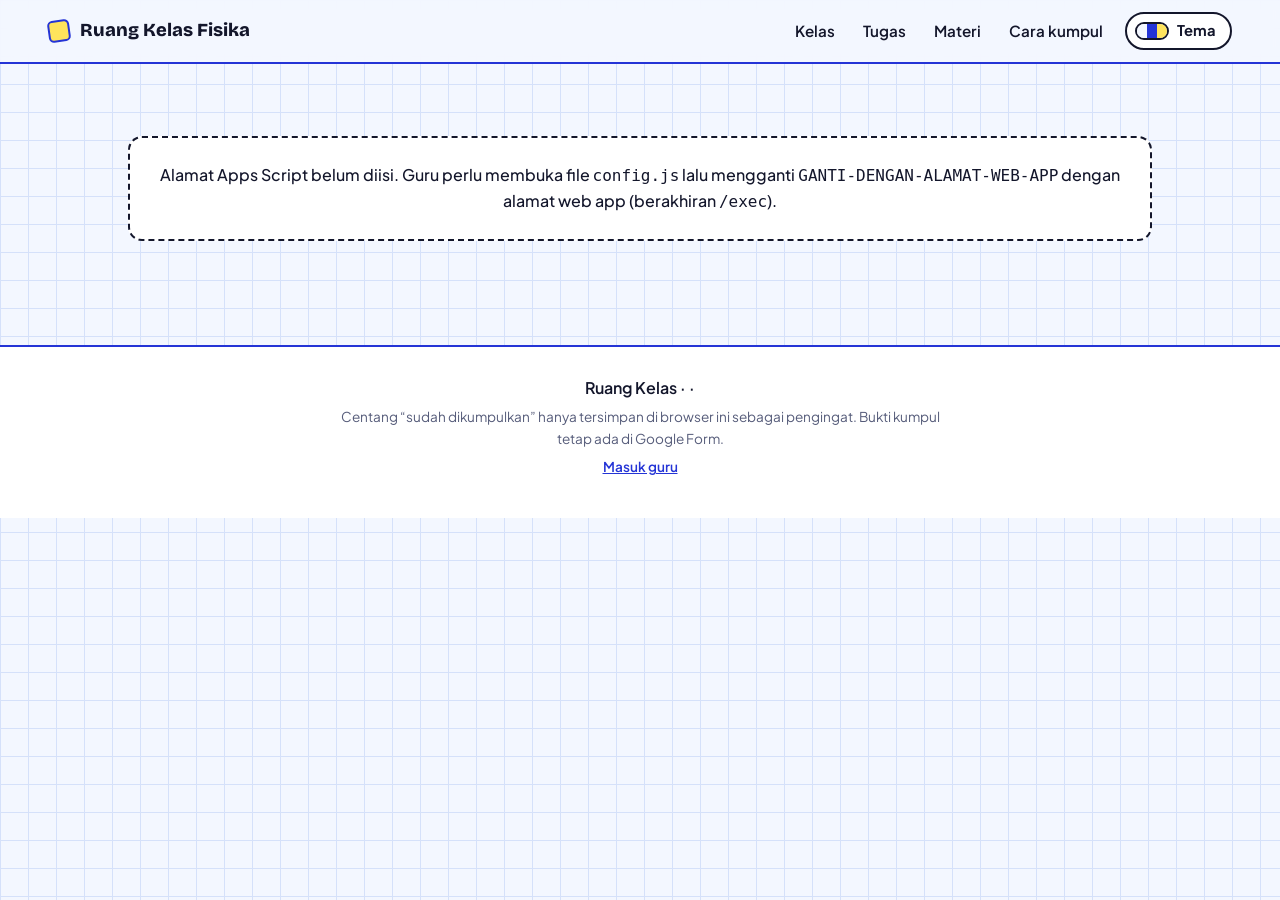
==== commit d17f326a: "Add files via upload" ====
--- a/index.html
+++ b/index.html
@@ -4,7 +4,7 @@
   <meta charset="utf-8">
   <meta name="viewport" content="width=device-width, initial-scale=1">
   <title>Ruang Kelas Fisika</title>
-  <meta name="description" content="Materi dan pengumpulan tugas Fisika untuk kelas XI dan XII.">
+  <meta name="description" content="Materi dan pengumpulan tugas Fisika untuk siswa SMA.">
   <link rel="preconnect" href="https://fonts.googleapis.com">
   <link rel="preconnect" href="https://fonts.gstatic.com" crossorigin>
   <link href="https://fonts.googleapis.com/css2?family=Bricolage+Grotesque:opsz,wght@12..96,500;12..96,700;12..96,800&family=Plus+Jakarta+Sans:wght@400;500;600;700&display=swap" rel="stylesheet">
@@ -35,6 +35,7 @@
   </header>
 
   <main>
+    <p class="notice" id="notice" role="status" hidden></p>
     <section class="hero">
       <div class="hero-text">
         <h1><span id="heroMapel">Fisika</span> kelas <span id="heroKelas">XI</span>: materi dan tugasmu</h1>
@@ -111,9 +112,10 @@
   <footer class="foot">
     <p>Ruang Kelas · <span id="footMapel"></span> · <span id="footKelasList"></span></p>
     <p class="foot-small">Centang “sudah dikumpulkan” hanya tersimpan di browser ini sebagai pengingat. Bukti kumpul tetap ada di Google Form.</p>
-    <p class="foot-small"><a href="admin.html">Masuk guru</a></p>
+    <p class="foot-small"><a href="#" id="adminLink" target="_blank" rel="noopener">Masuk guru</a></p>
   </footer>
 
+  <script src="config.js"></script>
   <script src="script.js"></script>
 </body>
 </html>
--- a/style.css
+++ b/style.css
@@ -444,3 +444,12 @@
   .loader-text { animation: pulse-text 1.6s ease-in-out infinite; }
   .btn.is-busy::before { animation: none; }
 }
+
+
+/* Pemberitahuan (mis. data tersimpan saat tidak ada koneksi) */
+.notice {
+  width: calc(100% - 2 * clamp(16px, 4vw, 48px)); max-width: 1120px; margin: 16px auto 0; box-sizing: border-box;
+  padding: 10px 16px; border: 2.5px solid var(--line); border-radius: var(--radius);
+  background: var(--hi); color: var(--on-hi); font-weight: 600;
+}
+.notice[hidden] { display: none; }
